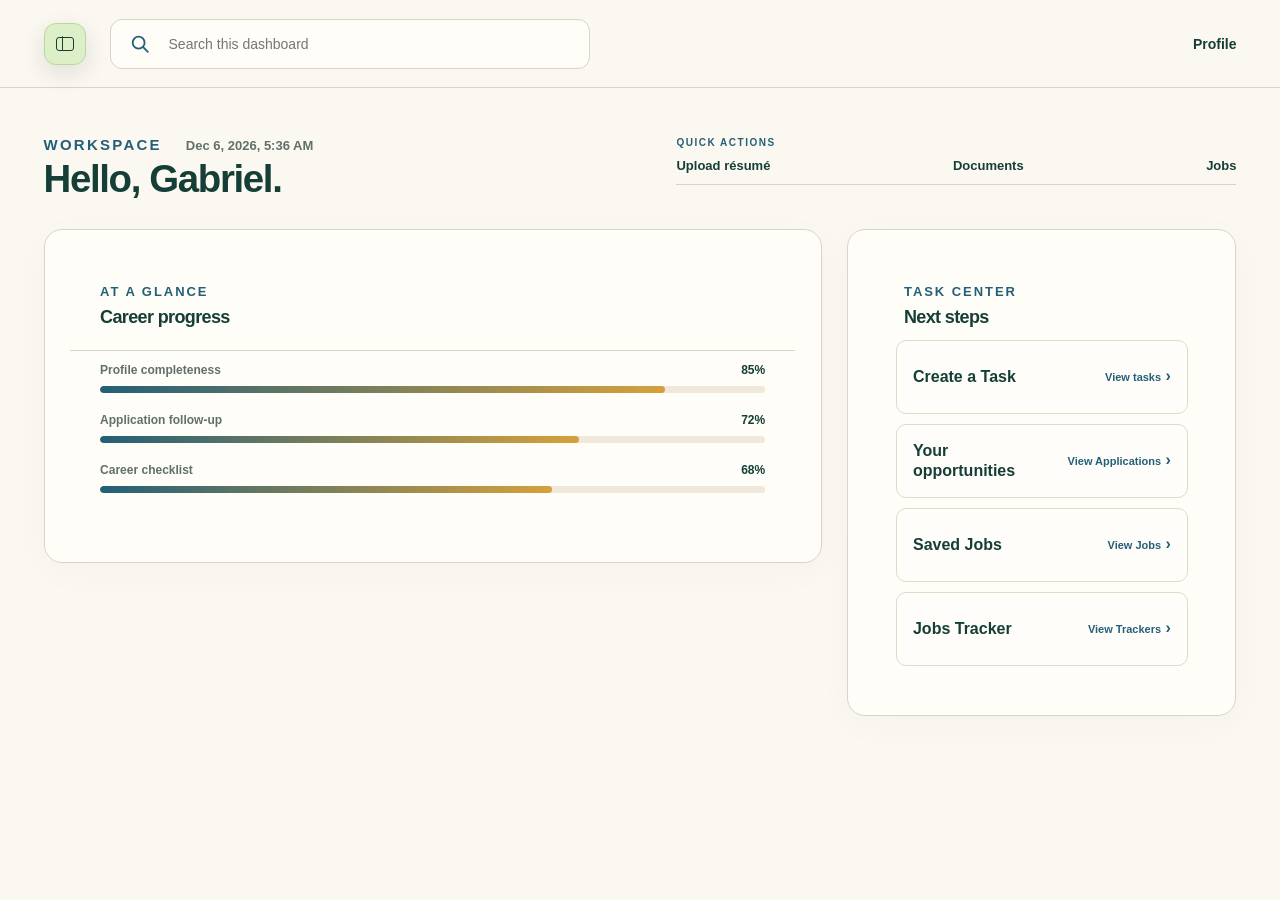
==== index.html @ 7e679e59 "style: keep mobile quick actions on one row" ====
<!doctype html><html lang="en"><head><meta charset="utf-8"><meta name="viewport" content="width=device-width,initial-scale=1,viewport-fit=cover"><title>Gabo Services Dashboard</title><link rel="stylesheet" href="styles.css?v=13"><link rel="stylesheet" href="responsive.css?v=6"><link rel="stylesheet" href="screens/adaptive.css?v=1"><link rel="stylesheet" href="help-tooltips.css?v=1">
</head><body data-dashboard="consumer"><div id="app"></div><script src="script.js?v=15" defer></script><script src="screens/adaptive.js?v=1" defer></script><script src="help-tooltips.js?v=1" defer></script>
</body></html>
---- styles.css ----
:root{--cream:#fbf8f1;--paper:#fffdf8;--sand:#efe8db;--green:#153f36;--deep:#0e3029;--blue:#245f78;--gold:#d6a13c;--goldsoft:#f5e8c9;--ink:#24322e;--muted:#60706a;--line:#ddd3c4;--accent:var(--green);--soft:#dce8df}*{box-sizing:border-box}html{scroll-behavior:smooth}body{margin:0;background:var(--cream);color:var(--ink);font-family:Arial,sans-serif}button,input,select{font:inherit}.theme-consumer,.theme-support{--accent:var(--blue);--soft:#dcebf1}.theme-owner{--accent:#a87416;--soft:var(--goldsoft)}
.shell{min-height:100vh;display:grid;grid-template-columns:282px 1fr}.side{position:sticky;top:0;height:100vh;display:flex;flex-direction:column;padding:34px 24px 26px;background:var(--deep);color:white}.brand{padding:0 12px 36px;border-bottom:1px solid #ffffff24;color:white;text-decoration:none;font:34px/1 Georgia,serif;letter-spacing:-1.5px}.side-label{margin:32px 12px 12px;color:#a9c1b9;font-size:12px;font-weight:800;letter-spacing:.16em;text-transform:uppercase}.side nav{display:grid;gap:8px}.nav{display:flex;align-items:center;gap:14px;width:100%;padding:14px 16px;border:0;border-radius:12px;background:transparent;color:#d7e5e0;text-align:left;font-weight:700;cursor:pointer}.nav b{width:28px;color:#f2c96f;font-size:21px}.nav:hover{background:#ffffff0f}.nav.active{background:var(--gold);color:var(--deep);box-shadow:0 10px 30px #0002}.nav.active b{color:var(--deep)}.focus{margin-top:auto;padding:22px;border:1px solid #ffffff24;border-radius:16px;background:#ffffff0b}.focus small{color:#f2c96f;font-weight:800;letter-spacing:.13em;text-transform:uppercase}.focus strong{display:block;margin:10px 0 7px;font:23px Georgia,serif}.focus p{margin:0;color:#bcd0c9;font-size:13px;line-height:1.6}.profile{display:flex;align-items:center;gap:12px;margin-top:20px;padding:18px 10px 0;border-top:1px solid #ffffff20}.profile>span,.avatar{display:grid;place-items:center;width:42px;height:42px;border-radius:50%;background:var(--gold);color:var(--deep);font-size:12px;font-weight:900}.profile b{font-size:13px}.profile small{display:block;margin-top:3px;color:#9db5ad;font-size:11px}
.work{min-width:0}.top{height:88px;display:flex;align-items:center;gap:24px;padding:0 42px;border-bottom:1px solid var(--line);background:#fbf8f1e8}.top>b{display:none;color:var(--green);font:27px Georgia,serif}.search{display:flex;align-items:center;gap:8px;width:min(480px,50vw);padding:0 10px;border:1px solid var(--line);border-radius:12px;background:var(--paper);color:var(--blue)}.search-toggle{display:grid;place-items:center;flex:0 0 38px;width:38px;height:38px;padding:0;border:0;border-radius:9px;background:transparent;color:var(--blue);cursor:pointer}.search-toggle svg{width:22px;height:22px;fill:none;stroke:currentColor;stroke-width:2;stroke-linecap:round}.search-toggle:hover,.search-toggle:focus-visible{background:var(--soft);outline:0}.search-toggle:focus-visible{box-shadow:0 0 0 3px var(--gold)}.search input{min-width:0;width:100%;height:48px;border:0;outline:0;background:transparent;color:var(--ink);font-size:14px}.avatar{margin-left:auto}.content{max-width:1500px;margin:auto;padding:48px 44px 70px}.welcome{display:flex;justify-content:space-between;align-items:flex-end;gap:36px;margin-bottom:36px}.eyebrow{margin:0 0 8px;color:var(--accent);font-size:12px;font-weight:900;letter-spacing:.15em;text-transform:uppercase}h1,h2{font-family:Georgia,serif;font-weight:400;letter-spacing:-.035em}h1{margin:0;color:var(--green);font-size:clamp(42px,4.5vw,66px);line-height:1.05}.welcome>div>p:last-child{max-width:720px;margin:15px 0 0;color:var(--muted);font-size:18px;line-height:1.65}.range{display:flex;align-items:center;gap:12px;padding:8px 12px 8px 16px;border:1px solid var(--line);border-radius:12px;background:var(--paper);color:var(--muted);font-size:13px;font-weight:700}.range select{border:0;outline:0;background:transparent;color:var(--green);font-weight:800}
.metrics{display:grid;grid-template-columns:repeat(4,1fr);gap:18px}.metrics article{position:relative;min-height:184px;overflow:hidden;padding:27px;border:1px solid var(--line);border-radius:17px;background:var(--paper);box-shadow:0 8px 35px #16372f08}.metrics article:after{position:absolute;right:-28px;bottom:-35px;width:95px;height:95px;border-radius:50%;background:var(--soft);content:""}.metrics i{color:var(--gold);font:17px Georgia,serif}.metrics p{margin:28px 0 5px;color:var(--muted);font-size:13px;font-weight:800;letter-spacing:.08em;text-transform:uppercase}.metrics strong{display:block;color:var(--green);font:36px Georgia,serif}.metrics small{color:var(--accent);font-size:12px;font-weight:800}.grid{display:grid;grid-template-columns:minmax(0,1.65fr) minmax(310px,.75fr);align-items:start;gap:22px;margin-top:22px}.main-stack,.right{display:grid;gap:22px}.panel{border:1px solid var(--line);border-radius:18px;background:var(--paper);box-shadow:0 8px 35px #16372f08}.heading{display:flex;align-items:center;justify-content:space-between;padding:28px 30px 22px;border-bottom:1px solid var(--line)}.heading h2{margin:0;color:var(--green);font-size:30px}.heading>span{padding:7px 11px;border-radius:20px;background:var(--soft);color:var(--accent);font-size:12px;font-weight:800}
.right .heading{flex-wrap:wrap;border:0;padding-bottom:12px}.progress{padding:0 30px 24px}.progress>div{margin:12px 0 20px}.progress p{display:flex;justify-content:space-between;margin:0 0 9px;color:var(--muted);font-size:12px;font-weight:700}.progress p b{color:var(--green)}.progress>div>div{height:7px;overflow:hidden;border-radius:10px;background:var(--sand)}.progress i{display:block;height:100%;border-radius:inherit;background:linear-gradient(90deg,var(--accent),var(--gold))}
@media(max-width:1180px){.shell{grid-template-columns:230px 1fr}.side{padding-inline:16px}.brand{font-size:29px}.metrics{grid-template-columns:repeat(2,1fr)}.grid{grid-template-columns:1fr}}@media(max-width:820px){.shell{display:block}.side{position:static;width:100%;height:auto;padding:16px}.side>.brand,.side-label,.focus,.profile{display:none}.side nav{display:flex;overflow:auto}.nav{flex:0 0 auto;width:auto;padding:10px 13px;font-size:13px}.top{height:74px;padding:0 22px}.top>b{display:block}.search{margin-left:auto;width:min(300px,46vw)}.avatar{display:none}.content{padding:38px 22px 55px}.welcome{align-items:flex-start;flex-direction:column}}@media(max-width:560px){.search{width:48px;padding:0 12px}.search input{display:none}h1{font-size:42px}.metrics{grid-template-columns:1fr}.metrics article{min-height:155px}}@media(prefers-reduced-motion:reduce){html{scroll-behavior:auto}*{transition:none!important}}

/* Accessible zoom and responsive reflow standard — 45% through 200% */
html{-webkit-text-size-adjust:100%;text-size-adjust:100%}
body{overflow-x:hidden}
img,svg,canvas,video{max-width:100%;height:auto}
button,a,input,select,textarea{max-width:100%}
.workspace,.content,.panel,.dashboard-grid,.right-stack,.metrics,.welcome,.topbar,.role-tabs,.top-actions,.data-row,.row-main{min-width:0}
@media(max-width:900px){
  .welcome{align-items:flex-start;flex-direction:column}
  .welcome .primary{align-self:stretch;min-height:44px;white-space:normal}
  .topbar{height:auto;min-height:64px;flex-wrap:wrap}
  .role-tabs{width:100%;max-width:100%;overflow-x:auto}
  .top-actions{margin-left:auto;flex-wrap:wrap}
}
@media(max-width:720px){
  .topbar{align-items:stretch}
  .content{padding-inline:clamp(12px,4vw,22px)}
  .primary{font-size:11px;padding:11px 16px}
  .primary::first-letter{font-size:inherit}
  .metrics{grid-template-columns:1fr}
  .metrics article{overflow-wrap:anywhere}
  .panel{padding:clamp(13px,4vw,18px)}
  .panel-title{flex-wrap:wrap}
  .data-row{grid-template-columns:minmax(0,1fr);gap:7px}
  .data-row>strong,.data-row>em,.data-row>.status{display:block;justify-self:start}
  .row-main b{white-space:normal;overflow:visible;text-overflow:clip;overflow-wrap:anywhere}
  .ui-preferences{position:static;margin-left:auto}
  .toast{left:12px;right:12px;bottom:78px;max-width:calc(100% - 24px)}
}
@media(max-width:380px){
  .topbar{padding-inline:10px}
  .role-tabs button{white-space:normal}
  .side-nav button{min-width:58px}
}



/* Consumer workspace profile navigation and skills-first profile */
.nav{text-decoration:none}
.profile-link{display:flex;align-items:center;gap:8px;margin-left:auto;color:var(--green);text-decoration:none;font-size:14px;font-weight:800}
.profile-avatar{display:none;place-items:center;width:42px;height:42px;border:1px solid #b8d99d;border-radius:50%;background:#ddefc7;color:var(--green)}
.profile-avatar svg{width:25px;height:25px;fill:none;stroke:currentColor;stroke-width:1.8;stroke-linecap:round;stroke-linejoin:round}
.profile-link:hover>span:first-child,.profile-link:focus-visible>span:first-child{text-decoration:underline}
.profile-link:focus-visible{outline:3px solid var(--gold);outline-offset:5px;border-radius:24px}
.welcome-meta{display:flex;align-items:center;justify-content:space-between;gap:24px}
.welcome-meta .eyebrow{margin:0}
.welcome-meta time{color:var(--muted);font-size:13px;font-weight:700;white-space:nowrap}
.quick-actions{align-self:flex-start;min-width:min(560px,52%);padding:4px 0 10px;border-bottom:1px solid var(--line)}
.quick-actions>span{display:block;margin-bottom:9px;color:var(--accent);font-size:10px;font-weight:900;letter-spacing:.15em;text-transform:uppercase}
.quick-actions>div{display:flex;align-items:center;justify-content:space-between;gap:14px}
.quick-actions a{color:var(--green);font-size:13px;font-weight:800;line-height:1.35;text-decoration:none;white-space:nowrap}
.quick-actions a:hover{text-decoration:underline;text-decoration-color:var(--gold);text-decoration-thickness:2px;text-underline-offset:5px}
.quick-actions a:focus-visible{border-radius:3px;outline:3px solid var(--gold);outline-offset:4px}
.profile-page{min-height:100vh;padding-bottom:72px}
.profile-header{display:flex;align-items:center;justify-content:space-between;min-height:88px;padding:0 clamp(22px,5vw,72px);border-bottom:1px solid var(--line)}
.brand-dark{color:var(--green);text-decoration:none;font:30px Georgia,serif}
.back-link{color:var(--blue);font-weight:800;text-decoration:none}
.profile-hero{display:flex;align-items:end;justify-content:space-between;gap:32px;max-width:1320px;margin:auto;padding:64px clamp(22px,5vw,72px) 34px}
.profile-hero>div{max-width:820px}
.profile-hero p:last-child{color:var(--muted);font-size:18px;line-height:1.65}
.privacy-badge{padding:10px 14px;border-radius:999px;background:var(--goldsoft);color:#76510f;font-weight:800;white-space:nowrap}
.profile-grid{display:grid;grid-template-columns:repeat(3,minmax(0,1fr));gap:20px;max-width:1320px;margin:auto;padding:0 clamp(22px,5vw,72px)}
.profile-card{padding:28px}
.profile-card h2{margin:0 0 14px;color:var(--green);font-size:28px}
.profile-card>p:last-child{margin:0;color:var(--muted);line-height:1.65}
@media(max-width:980px){.quick-actions{width:100%;min-width:0}.quick-actions>div{display:grid;grid-template-columns:repeat(3,minmax(0,1fr));gap:clamp(8px,2.5vw,16px)}.quick-actions a{min-width:0;text-align:center;white-space:nowrap}}
@media(max-width:820px){.profile-link{display:flex}.profile-grid{grid-template-columns:1fr 1fr}.profile-hero{align-items:flex-start;flex-direction:column}}
@media(max-width:1023px){.top{position:relative;gap:10px}.search{position:relative;margin-left:auto;width:46px;padding:3px;transition:width .2s ease}.search input{display:block;width:0;height:40px;padding:0;opacity:0;pointer-events:none}.search.search-open{width:min(360px,calc(100vw - 190px));padding-inline:4px 10px}.search.search-open input{width:100%;padding-left:3px;opacity:1;pointer-events:auto}.profile-link{margin-left:0}.profile-text{display:none}.profile-avatar{display:grid}}
@media(max-width:599px){.top{gap:7px;padding-inline:10px}.top>b{font-size:21px}.search.search-open{position:absolute;z-index:4;right:59px;left:57px;width:auto;max-width:none;box-shadow:0 8px 24px #0e302929}}
@media(max-width:560px){.welcome-meta{align-items:flex-start;flex-direction:column;gap:8px}.quick-actions>div{gap:8px}.quick-actions a{font-size:clamp(10px,3.2vw,12px)}.profile-grid{grid-template-columns:1fr}.profile-header{min-height:74px}.brand-dark{font-size:24px}}

.task-center-links{display:grid;gap:10px;padding:0 22px 24px}.task-center-links>a{display:flex;align-items:center;justify-content:space-between;gap:18px;min-height:74px;padding:16px;border:1px solid #e4d8c9;border-radius:10px;background:#fffdf9;color:var(--green);text-decoration:none;transition:border-color .18s ease,background .18s ease,transform .18s ease}.task-center-links>a:hover,.task-center-links>a:focus-visible{border-color:var(--gold);background:var(--soft);outline:0;transform:translateY(-1px)}.task-center-links span,.task-center-links strong,.task-center-links small{display:block}.task-center-links strong{font-size:16px;line-height:1.25}.task-center-links small{margin-bottom:5px;color:var(--blue);font-size:10px;font-weight:900;letter-spacing:.13em;text-transform:uppercase}.task-center-links b{flex:0 0 auto;color:var(--blue);font-size:11px;text-align:right}.task-center-links b::after{content:" ›";font-size:16px;line-height:0}@media(max-width:420px){.task-center-links>a{align-items:flex-start;flex-direction:column;gap:9px}.task-center-links b{text-align:left}}
---- responsive.css ----
/*
 * Gabriel Services adaptive presentation layer
 * Desktop/laptop: wide, evenly distributed workspace with large Google-style typography.
 * Tablet/mobile: progressive reflow without removing content or actions.
 */
:root{
  --gs-font:Arial,Roboto,"Helvetica Neue",system-ui,-apple-system,"Segoe UI",sans-serif;
  --gs-content-gutter:clamp(18px,3.4vw,64px);
  --gs-section-gap:clamp(16px,2vw,28px);
  --gs-card-padding:clamp(18px,2vw,28px);
}
html{font-family:var(--gs-font);-webkit-text-size-adjust:100%;text-size-adjust:100%}
body{min-width:0;overflow-x:hidden;font-family:var(--gs-font)}
button,input,select,textarea{font-family:inherit}
img,svg,canvas,video{max-width:100%;height:auto}
.app,.shell,.workspace,.work,.content,.dashboard-grid,.grid,.right-stack,.right,.metrics,.panel,.welcome,.topbar,.top,.data-row,.profile-page,.profile-hero,.profile-metrics,.profile-grid{min-width:0}

/* PC and wide laptop */
@media (min-width:1280px){
  .app{grid-template-columns:280px minmax(0,1fr)}
  .shell{grid-template-columns:300px minmax(0,1fr)}
  .content{width:100%;max-width:none;padding:clamp(34px,3.5vw,64px) var(--gs-content-gutter) 72px}
  .topbar,.top{padding-inline:var(--gs-content-gutter)}
  .welcome{gap:clamp(28px,4vw,72px);margin-bottom:30px}
  .welcome h1{font-family:var(--gs-font);font-size:clamp(38px,3vw,54px);font-weight:600;letter-spacing:-.035em;line-height:1.08}
  .welcome p,.welcome>div>p:last-child{max-width:880px;font-size:clamp(15px,1.1vw,18px);line-height:1.65}
  .eyebrow{font-size:11px}
  .metrics{grid-template-columns:repeat(4,minmax(0,1fr));gap:var(--gs-section-gap);margin-bottom:var(--gs-section-gap)}
  .metrics article{height:100%;min-height:150px;padding:var(--gs-card-padding);align-items:flex-start}
  .metrics span,.metrics p{font-size:12px}
  .metrics strong{font-family:var(--gs-font);font-size:clamp(27px,2vw,36px);font-weight:600}
  .metrics small{font-size:11px}
  .dashboard-grid{grid-template-columns:minmax(0,2fr) minmax(340px,1fr);gap:var(--gs-section-gap)}
  .grid{grid-template-columns:minmax(0,2fr) minmax(340px,1fr);gap:var(--gs-section-gap);margin-top:var(--gs-section-gap)}
  .right-stack,.right{gap:var(--gs-section-gap)}
  .panel{height:100%;padding:var(--gs-card-padding)}
  .panel-title h2,.heading h2{font-family:var(--gs-font);font-size:clamp(18px,1.4vw,24px);font-weight:600}
  .panel-title p,.heading p{font-size:13px}
  .data-row{min-height:82px;padding:17px 14px}
  .row-main b{font-size:14px}
  .row-main small{font-size:12px}
  .task b,.tasks label{font-size:13px}
  .task small{font-size:11px}
  .profile-hero,.profile-metrics,.profile-grid{width:min(1600px,calc(100% - (2 * var(--gs-content-gutter))))}
  .profile-hero{padding:58px 0 44px}
  .profile-hero>div:first-child{max-width:900px}
  .profile-hero h1{font-family:var(--gs-font);font-size:clamp(48px,4vw,68px);font-weight:600}
  .profile-hero>div:first-child>p:last-child{font-size:17px}
  .profile-grid{grid-template-columns:repeat(3,minmax(0,1fr));gap:var(--gs-section-gap)}
  .profile-metrics{gap:var(--gs-section-gap);margin-bottom:var(--gs-section-gap)}
  .profile-card{min-height:220px;padding:var(--gs-card-padding)}
  .profile-card>strong{font-family:var(--gs-font);font-size:26px;font-weight:600}
  .profile-card>span:not(.eyebrow){font-size:14px;line-height:1.65}
  .entry-count{font-size:12px}
}

/* Standard laptop */
@media (min-width:1024px) and (max-width:1279px){
  .content{width:100%;max-width:none;padding:32px clamp(26px,3vw,42px) 58px}
  .welcome h1{font-family:var(--gs-font);font-size:38px;font-weight:600}
  .welcome p,.welcome>div>p:last-child{font-size:15px}
  .metrics{grid-template-columns:repeat(4,minmax(0,1fr));gap:16px}
  .metrics article{height:100%;padding:20px}
  .dashboard-grid,.grid{grid-template-columns:minmax(0,1.7fr) minmax(290px,.8fr);gap:18px}
  .panel{height:100%}
  .profile-hero,.profile-metrics,.profile-grid{width:min(1120px,calc(100% - 56px))}
  .profile-grid{grid-template-columns:repeat(3,minmax(0,1fr));gap:18px}
  .profile-card{min-height:190px;padding:24px}
  .profile-card>strong{font-family:var(--gs-font);font-size:23px;font-weight:600}
  .profile-card>span:not(.eyebrow){font-size:13px}
}

/* Tablet */
@media (min-width:600px) and (max-width:1023px){
  .content{width:100%;max-width:none;padding:30px clamp(20px,4vw,34px) 56px}
  .welcome{align-items:flex-start;flex-direction:column;gap:20px}
  .welcome h1{font-family:var(--gs-font);font-size:clamp(34px,5vw,44px);font-weight:600}
  .welcome p,.welcome>div>p:last-child{font-size:15px}
  .metrics{grid-template-columns:repeat(2,minmax(0,1fr));gap:16px}
  .metrics article{height:100%;min-height:145px;padding:21px}
  .dashboard-grid,.grid,.right-stack,.right{grid-template-columns:1fr}
  .panel{height:auto}
  .data-row{grid-template-columns:minmax(0,1fr) 86px 88px 14px}
  .profile-header{padding-inline:28px}
  .profile-hero,.profile-metrics,.profile-grid{width:calc(100% - 56px)}
  .profile-hero{align-items:flex-start;flex-direction:column}
  .profile-hero h1{font-family:var(--gs-font);font-size:clamp(40px,7vw,54px);font-weight:600}
  .profile-hero>div:first-child>p:last-child{font-size:15px}
  .profile-grid{grid-template-columns:repeat(2,minmax(0,1fr));gap:18px}
  .profile-card{min-height:190px;padding:23px}
  .profile-card>strong{font-family:var(--gs-font);font-size:23px;font-weight:600}
  .profile-card>span:not(.eyebrow){font-size:13px}
}

/* Mobile */
@media (max-width:599px){
  .content{width:100%;max-width:none;padding:22px 16px 92px}
  .topbar,.top{padding-inline:12px}
  .welcome{align-items:stretch;flex-direction:column;gap:18px}
  .welcome h1{font-family:var(--gs-font);font-size:clamp(31px,10vw,42px);font-weight:600;overflow-wrap:anywhere}
  .welcome p,.welcome>div>p:last-child{font-size:15px;line-height:1.6}
  .welcome .primary,.primary{width:100%;min-height:48px;white-space:normal;font-size:14px}
  .metrics{grid-template-columns:1fr;gap:14px}
  .metrics article{height:auto;min-height:132px;padding:20px}
  .metrics span,.metrics p{font-size:12px}
  .metrics strong{font-family:var(--gs-font);font-size:30px;font-weight:600}
  .metrics small{font-size:11px}
  .dashboard-grid,.grid,.right-stack,.right{grid-template-columns:1fr;gap:15px}
  .panel{height:auto;padding:18px}
  .panel-title,.heading{align-items:flex-start;flex-wrap:wrap}
  .panel-title h2,.heading h2{font-family:var(--gs-font);font-size:20px;font-weight:600}
  .data-row{grid-template-columns:minmax(0,1fr);gap:8px;min-height:0;padding:16px 10px}
  .data-row>strong,.data-row>em,.data-row>.status{display:block;justify-self:start;text-align:left}
  .row-main b{white-space:normal;overflow:visible;text-overflow:clip;overflow-wrap:anywhere;font-size:14px}
  .row-main small{font-size:12px}
  .role-tabs{width:100%;max-width:100%;overflow-x:auto}
  .ui-preferences{position:static;margin-left:auto}
  .profile-header{padding-inline:18px}
  .profile-hero,.profile-metrics,.profile-grid{width:calc(100% - 32px)}
  .profile-hero{padding:34px 0 26px}
  .profile-hero h1{font-family:var(--gs-font);font-size:clamp(36px,11vw,48px);font-weight:600}
  .profile-hero>div:first-child>p:last-child{font-size:15px}
  .profile-grid{grid-template-columns:1fr;gap:15px}
  .profile-card{min-height:175px;padding:22px}
  .profile-card>strong{font-family:var(--gs-font);font-size:23px;font-weight:600}
  .profile-card>span:not(.eyebrow){font-size:13px;line-height:1.6}
}
@media (prefers-reduced-motion:reduce){*{scroll-behavior:auto!important;transition-duration:.01ms!important;animation-duration:.01ms!important;animation-iteration-count:1!important}}

/* PR #8 retained wide-screen refinements, reconciled after PR #9. */
@media (min-width:1440px){
  .shell{grid-template-columns:clamp(300px,18vw,340px) minmax(0,1fr)}
  .side{padding-inline:clamp(26px,2vw,40px)}
  .brand{font-size:clamp(34px,2.3vw,42px)}
  .work .content{max-width:1760px;margin-inline:auto;padding:clamp(42px,3.6vw,68px) clamp(32px,3.4vw,68px) clamp(68px,5vw,96px)}
  .welcome{width:100%;margin-bottom:clamp(32px,2.5vw,46px)}
  .welcome>div{width:100%;max-width:none}
  .welcome>div>p:last-child{max-width:1100px;font-size:clamp(18px,.5vw + 13px,22px)}
  .welcome h1{font-size:clamp(54px,4.4vw,78px)}
  .welcome-meta{width:100%}
  .welcome-meta time{font-size:clamp(14px,.25vw + 11px,16px)}
  .metrics{gap:clamp(18px,1.5vw,28px)}
  .metrics article{min-height:clamp(180px,12vw,220px);padding:clamp(26px,2vw,36px)}
  .metrics p{font-size:clamp(13px,.24vw + 11px,16px)}
  .metrics strong{font-size:clamp(36px,3vw,50px)}
  .metrics small{font-size:clamp(12px,.2vw + 10px,15px)}
  .heading{padding:clamp(26px,2vw,36px)}
  .heading h2{font-size:clamp(30px,2vw,40px)}
  .quick-actions{grid-template-columns:repeat(4,minmax(150px,1fr));gap:12px}
  .quick-actions a{display:grid;place-items:center;font-size:clamp(14px,.25vw + 11px,16px)}
  .profile-page .profile-hero,.profile-page .profile-metrics,.profile-page .profile-grid{width:min(1500px,calc(100% - (2 * var(--gs-content-gutter))))}
  .profile-page .profile-hero>div:first-child{max-width:960px}
  .profile-page .profile-card{min-height:clamp(220px,15vw,260px);padding:clamp(28px,2.2vw,40px)}
  .profile-page .profile-card>strong{font-size:clamp(27px,1.7vw,36px)}
  .profile-page .profile-card>span:not(.eyebrow){font-size:clamp(14px,.28vw + 12px,17px)}
}


/* Collapsible Consumer navigation — closed by default */
.shell{
  --sidebar-width:clamp(282px,20vw,340px);
  --sidebar-column:0px;
  grid-template-columns:var(--sidebar-column) minmax(0,1fr);
  transition:grid-template-columns .28s ease;
}
.shell.sidebar-open{--sidebar-column:var(--sidebar-width)}
.side{
  width:var(--sidebar-width);
  min-width:var(--sidebar-width);
  overflow-x:hidden;
  transform:translateX(-100%);
  visibility:hidden;
  transition:transform .28s ease,visibility 0s linear .28s;
}
.sidebar-open .side{
  transform:translateX(0);
  visibility:visible;
  transition:transform .28s ease,visibility 0s;
}
.sidebar-toggle{
  position:relative;
  z-index:1002;
  flex:0 0 auto;
  display:grid;
  place-items:center;
  width:42px;
  height:42px;
  padding:0;
  border:1px solid #b8d99d;
  border-radius:12px;
  background:#ddefc7;
  color:var(--green);
  box-shadow:0 8px 24px #0e30291f;
  cursor:pointer;
  transition:background-color .2s ease,color .2s ease,transform .2s ease;
}
.sidebar-open .sidebar-toggle{left:auto;border-color:var(--green);background:var(--green);color:#e8f5d7}
.sidebar-toggle:hover{background:#cfe8b7;transform:translateY(-1px)}
.sidebar-open .sidebar-toggle:hover{background:var(--deep)}
.sidebar-toggle:focus-visible{outline:3px solid var(--gold);outline-offset:3px}
.sidebar-glyph{
  position:relative;
  display:block;
  width:18px;
  height:14px;
  border:1.8px solid currentColor;
  border-radius:3px;
}
.sidebar-glyph::after{
  position:absolute;
  top:-1.8px;
  bottom:-1.8px;
  left:5px;
  width:1.8px;
  border-radius:2px;
  background:currentColor;
  content:"";
}
.sidebar-backdrop{display:none}
@media(max-width:820px){
  .shell{--sidebar-width:min(86vw,320px);display:block}
  .side{
    position:fixed;
    z-index:1001;
    inset:0 auto 0 0;
    height:100dvh;
    padding:24px 18px;
    overflow-y:auto;
  }
  .side>.brand{display:block;padding:0 12px 26px}
  .side-label{display:block;margin-top:24px}
  .side nav{display:grid;overflow:visible}
  .nav{width:100%;padding:14px 16px;font-size:14px}
  .focus{display:block}
  .sidebar-toggle{left:auto}
  .sidebar-open .sidebar-toggle{left:auto}
  .sidebar-backdrop{
    position:fixed;
    z-index:1000;
    inset:0;
    display:block;
    background:#0e302966;
    backdrop-filter:blur(2px);
  }
  .sidebar-backdrop[hidden]{display:none}
}
@media(max-width:599px){
  .sidebar-toggle{width:40px;height:40px}
}
@media(prefers-reduced-motion:reduce){
  .shell,.side,.sidebar-toggle{transition:none}
}


/* Compact navigation and Jobs accordion */
.primary-nav{
  display:flex;
  flex:1 1 auto;
  flex-direction:column;
  gap:8px;
  margin-top:28px;
  overflow-y:auto;
  scrollbar-width:thin;
  scrollbar-color:#ffffff38 transparent;
}
.primary-nav .nav{min-height:48px;text-decoration:none}
.nav-mark{
  flex:0 0 auto;
  width:8px;
  height:8px;
  margin-inline:8px 6px;
  border-radius:50%;
  background:#f2c96f;
}
.jobs-accordion{border-radius:12px}
.jobs-accordion summary{list-style:none}
.jobs-accordion summary::-webkit-details-marker{display:none}
.jobs-accordion summary>span:nth-child(2){flex:1}
.accordion-chevron{
  width:9px;
  height:9px;
  margin-left:auto;
  border-right:2px solid currentColor;
  border-bottom:2px solid currentColor;
  transform:rotate(45deg);
  transition:transform .2s ease;
}
.jobs-accordion[open] summary{background:#ffffff0f}
.jobs-accordion[open] .accordion-chevron{transform:rotate(225deg)}
.jobs-submenu{
  display:grid;
  gap:3px;
  margin:5px 0 8px 38px;
  padding-left:14px;
  border-left:1px solid #ffffff30;
}
.jobs-submenu a{
  padding:9px 10px;
  border-radius:8px;
  color:#bdd1ca;
  font-size:13px;
  font-weight:700;
  line-height:1.25;
  text-decoration:none;
}
.jobs-submenu a:hover,.jobs-submenu a:focus-visible{
  background:#ffffff10;
  color:white;
}
.jobs-submenu a:focus-visible,.primary-nav .nav:focus-visible{
  outline:2px solid #f2c96f;
  outline-offset:2px;
}
.nav-group{
  display:grid;
  gap:8px;
  margin-top:14px;
  padding-top:14px;
  border-top:1px solid #ffffff1f;
}
.side-bottom{
  flex:0 0 auto;
  margin-top:20px;
  padding:18px 4px 0;
  border-top:1px solid #ffffff2b;
}
.side-bottom .gabo-session-controls,.side-bottom .gabo-logout{width:100%}
.side-bottom .gabo-session-user{display:none}
.side-bottom .gabo-logout,.logout-link{
  display:grid;
  place-items:center;
  width:100%;
  min-height:46px;
  border:1px solid #ffffff52;
  border-radius:10px;
  background:transparent;
  border-color:#ffffff52;
  color:white;
  font-weight:800;
  letter-spacing:.08em;
  text-decoration:none;
  text-transform:uppercase;
}
.logout-link:hover,.logout-link:focus-visible{background:#ffffff12;outline:2px solid #f2c96f;outline-offset:2px}
@media(max-width:820px){
  .primary-nav{display:flex!important;overflow-y:auto!important}
  .primary-nav .nav{width:100%;font-size:14px}
  .side-bottom{display:block}
}


/* Mobile control stacking: drawer covers its launcher; expanded search covers the launcher. */
@media(max-width:820px){
  .side{z-index:3000}
  .sidebar-backdrop{z-index:2900}
  .sidebar-toggle{z-index:2000}
  .search.search-open{z-index:3100}
}
---- screens/adaptive.css ----
/*
 * Gabo Services Adaptive Screen Standard v1
 * Shared by public pages and role workspaces. Page-specific CSS remains authoritative.
 */
:root{
  --gs-viewport-width:100vw;
  --gs-available-height:100vh;
  --gs-safe-top:env(safe-area-inset-top,0px);
  --gs-safe-right:env(safe-area-inset-right,0px);
  --gs-safe-bottom:env(safe-area-inset-bottom,0px);
  --gs-safe-left:env(safe-area-inset-left,0px);
  --gs-adaptive-gutter:clamp(16px,3.5vw,64px);
  --gs-adaptive-gap:clamp(14px,2vw,28px);
  --gs-readable-line:72ch;
}

html{
  min-width:0;
  overflow-wrap:break-word;
  -webkit-text-size-adjust:100%;
  text-size-adjust:100%;
}

body{
  width:100%;
  min-width:0;
  overflow-x:hidden;
}

@supports (overflow:clip){body{overflow-x:clip}}

*,*::before,*::after{min-width:0}
img,picture,video,canvas,svg,iframe{max-width:100%;height:auto}
input,select,textarea,button{max-width:100%;font:inherit}
pre,code{white-space:pre-wrap;overflow-wrap:anywhere}
table{max-width:100%;border-collapse:collapse}

.app,.shell,.workspace,.work,.content,.main,.page,.page-shell,
.dashboard-grid,.grid,.metrics,.panel,.card,.section,.section-inner,
.hero,.hero-copy,.hero-visual,.task-grid,.profile-grid,.profile-metrics,
.stage-grid,.workspace-grid,.audience-grid,.plans-grid,.principles,
.auth-shell,.auth-side,.global-side,.auth-card{min-width:0}

[data-scroll-region],.table-wrap,.table-responsive{max-width:100%;overflow-x:auto;-webkit-overflow-scrolling:touch}

/* Wide PCs and large laptop screens */
@media (min-width:1440px){
  :root{--gs-adaptive-gutter:clamp(40px,4vw,80px);--gs-adaptive-gap:clamp(20px,2vw,32px)}
  .content,.section,.task-grid{width:100%;max-width:1920px;margin-inline:auto}
}

/* Standard PCs and laptops */
@media (min-width:1024px) and (max-width:1439px){
  :root{--gs-adaptive-gutter:clamp(24px,3vw,48px)}
}

/* Tablets and 200% desktop zoom */
@media (min-width:600px) and (max-width:1023px){
  :root{--gs-adaptive-gutter:clamp(20px,4vw,36px)}
  .stage-grid,.workspace-grid,.audience-grid,.plans-grid{grid-template-columns:repeat(2,minmax(0,1fr))}
  .hero,.welcome,.profile-hero{align-items:flex-start}
  .site-header,.topbar,.top,.profile-header{padding-inline:var(--gs-adaptive-gutter)}
}

/* Mobile phones, narrow tablets, and high desktop zoom */
@media (max-width:599px){
  :root{--gs-adaptive-gutter:clamp(14px,4.5vw,22px);--gs-adaptive-gap:14px}
  .dashboard-grid,.grid,.metrics,.profile-grid,.profile-metrics,.stage-grid,
  .workspace-grid,.audience-grid,.plans-grid,.principles,.hero,.auth-shell{grid-template-columns:minmax(0,1fr)}
  .site-header,.topbar,.top,.profile-header,.task-header{padding-inline:var(--gs-adaptive-gutter)}
  .hero-actions,.actions,.dialog-actions,.apply-actions{align-items:stretch}
  .hero-actions>.button,.actions>button,.actions>a{width:100%}
  h1,h2,h3,p,a,button,label,span,strong,small{overflow-wrap:anywhere}
  dialog{max-width:calc(100vw - 24px);max-height:calc(var(--gs-available-height) - 24px);margin:auto}
}

/* Touch screens: reliable targets without changing pointer layouts. */
@media (pointer:coarse){
  button,[role="button"],input[type="button"],input[type="submit"],summary{min-height:44px}
  a.nav,a.button,.section-nav a,.mobile-menu nav a{min-height:44px}
}

/* Landscape phones need vertical economy more than smaller typography. */
@media (max-height:500px) and (orientation:landscape){
  :root{--gs-adaptive-gap:12px}
  .hero,.section,.content{min-height:0;padding-block:24px}
}

@media (prefers-reduced-motion:reduce){
  html{scroll-behavior:auto}
  *,*::before,*::after{scroll-behavior:auto!important;animation-duration:.01ms!important;animation-iteration-count:1!important;transition-duration:.01ms!important}
}

@media (forced-colors:active){
  button,a,input,select,textarea,summary{forced-color-adjust:auto}
}
---- help-tooltips.css ----
.help-tooltip{position:fixed;z-index:10000;max-width:calc(100vw - 2rem);padding:.42rem .62rem;border:1px solid rgba(255,255,255,.2);border-radius:.5rem;background:#66713f;color:#fff;box-shadow:0 .5rem 1.25rem rgba(55,62,31,.22);font:600 .72rem/1.25 system-ui,-apple-system,BlinkMacSystemFont,"Segoe UI",sans-serif;letter-spacing:.005em;white-space:nowrap;pointer-events:none;opacity:0;transform:translateY(3px);transition:opacity 120ms ease,transform 120ms ease}
.help-tooltip::after{content:"";position:absolute;left:var(--pointer-left,50%);width:0;height:0;transform:translateX(-50%);border-left:6px solid transparent;border-right:6px solid transparent}
.help-tooltip[data-placement="below"]::after{top:-6px;border-bottom:6px solid #66713f}
.help-tooltip[data-placement="above"]::after{bottom:-6px;border-top:6px solid #66713f}
.help-tooltip[data-visible="true"]{opacity:1;transform:translateY(0)}
@media (prefers-reduced-motion:reduce){.help-tooltip{transition:none}}
@media (hover:none){.help-tooltip{display:none}}
@media (max-width:40rem){.help-tooltip{max-width:calc(100vw - 1.25rem);white-space:normal}}
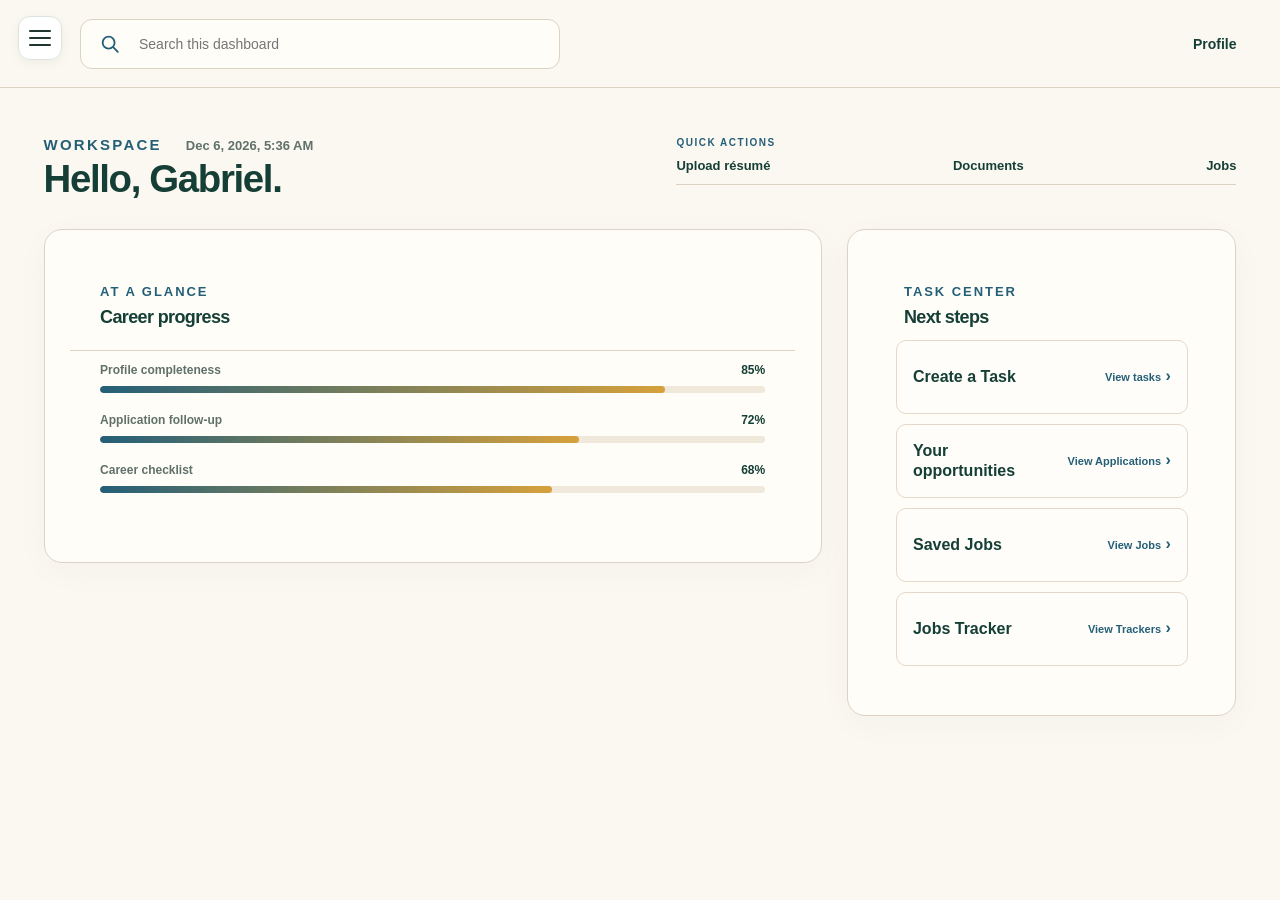
==== commit b5b1601c: "Add sliding workspace navigation and section tabs" ====
--- a/index.html
+++ b/index.html
@@ -1,3 +1,5 @@
 <!doctype html><html lang="en"><head><meta charset="utf-8"><meta name="viewport" content="width=device-width,initial-scale=1,viewport-fit=cover"><title>Gabo Services Dashboard</title><link rel="stylesheet" href="styles.css?v=13"><link rel="stylesheet" href="responsive.css?v=6"><link rel="stylesheet" href="screens/adaptive.css?v=1"><link rel="stylesheet" href="help-tooltips.css?v=1">
+  <link rel="stylesheet" href="workspace-nav.css?v=1">
 </head><body data-dashboard="consumer"><div id="app"></div><script src="script.js?v=15" defer></script><script src="screens/adaptive.js?v=1" defer></script><script src="help-tooltips.js?v=1" defer></script>
+  <script src="workspace-nav.js?v=1" defer></script>
 </body></html>
--- a/workspace-nav.css
+++ b/workspace-nav.css
@@ -0,0 +1,50 @@
+.wn-enabled{--wn-width:296px;--wn-ink:#20362c;--wn-muted:#617268;--wn-line:#dce4de;--wn-paper:#fff;--wn-canvas:#f7f8f4;--wn-accent:#25543b;--wn-selected:#e6eedb;--wn-gold:#b59b5b}
+html[data-theme="dark"] .wn-enabled{--wn-ink:#eef5ed;--wn-muted:#b8c9be;--wn-line:#3b5144;--wn-paper:#192b22;--wn-canvas:#132219;--wn-accent:#c3e1b9;--wn-selected:#304d38;--wn-gold:#d8bf7b}
+.wn-enabled .wn-retired-sidebar,.wn-enabled .wn-retired-toggle,.wn-enabled .sidebar-backdrop,.wn-enabled #menuBackdrop{display:none!important}
+.wn-enabled .wn-original-root{display:block!important;grid-template-columns:minmax(0,1fr)!important;transition:margin-left .24s ease;min-width:0}
+.wn-enabled .wn-original-root>.workspace,.wn-enabled .wn-original-root>.work{width:100%;min-width:0}
+.wn-enabled .topbar,.wn-enabled .top{padding-left:80px!important;min-height:76px}
+.wn-enabled .profile-header,.wn-enabled .task-header,.wn-enabled .settings-header,.wn-enabled .documents-header{padding-left:64px}
+.wn-enabled .wn-hamburger{position:fixed;z-index:4100;top:16px;left:18px;width:44px;height:44px;display:flex;flex-direction:column;align-items:center;justify-content:center;gap:5px;padding:10px;border:1px solid var(--wn-line);border-radius:12px;background:var(--wn-paper);color:var(--wn-ink);box-shadow:0 3px 12px #1224190d;cursor:pointer}
+.wn-hamburger span{display:block;width:22px;height:2px;background:currentColor;border-radius:1px}
+.wn-enabled.wn-menu-open .wn-hamburger{visibility:hidden}
+.wn-enabled .wn-drawer{box-sizing:border-box;position:fixed;z-index:4300;inset:0 auto 0 0;width:var(--wn-width);max-width:calc(100vw - 24px);height:100dvh;display:flex;flex-direction:column;gap:20px;padding:22px 14px;overflow:auto;overscroll-behavior:contain;background:var(--wn-paper);color:var(--wn-ink);border-right:1px solid var(--wn-line);box-shadow:8px 0 28px #14291b0a;transform:translateX(-105%);visibility:hidden;transition:transform .24s ease,visibility .24s;font-family:inherit;font-size:1rem;line-height:1.5}
+.wn-enabled.wn-menu-open .wn-drawer{transform:translateX(0);visibility:visible}
+.wn-drawer-head{display:flex;align-items:center;justify-content:space-between;gap:12px;padding:0 6px 16px;border-bottom:1px solid var(--wn-line)}
+.wn-drawer-head strong{font-size:1.125rem;color:var(--wn-ink)}
+.wn-enabled .wn-close{width:40px;height:40px;flex:none;padding:0;border:1px solid var(--wn-line);border-radius:10px;background:var(--wn-paper);color:var(--wn-ink);font-size:1.6rem;cursor:pointer}
+.wn-navigation{display:grid;gap:6px}
+.wn-enabled .wn-section,.wn-enabled .wn-subitem{box-sizing:border-box;display:flex;align-items:center;justify-content:space-between;gap:10px;width:100%;min-height:46px;padding:11px 12px;border:1px solid transparent;border-radius:10px;background:transparent;color:var(--wn-ink);font:inherit;font-size:1rem;line-height:1.4;text-align:left;cursor:pointer;white-space:normal}
+.wn-enabled .wn-section{font-weight:650}
+.wn-enabled .wn-section:hover,.wn-enabled .wn-subitem:hover{background:var(--wn-canvas)}
+.wn-enabled .wn-section.wn-active,.wn-enabled .wn-subitem.wn-active{background:var(--wn-selected);color:var(--wn-accent);border-color:var(--wn-line)}
+.wn-enabled .wn-subitem{min-height:42px;padding:10px 12px;font-size:.9375rem}
+.wn-submenu{margin:4px 0 10px 16px;padding-left:10px;border-left:1px solid var(--wn-line)}
+.wn-chevron{width:7px;height:7px;border-right:1.5px solid currentColor;border-bottom:1.5px solid currentColor;transform:rotate(-45deg);flex:none;margin-right:4px;transition:transform .2s}
+[aria-expanded="true"]>.wn-chevron{transform:rotate(45deg)}
+.wn-more{margin-top:auto;border-top:1px solid var(--wn-line);padding:16px 8px 0}
+.wn-more summary{cursor:pointer;color:var(--wn-muted);font-size:.9375rem;padding:8px 0}
+.wn-legacy{display:grid;gap:4px;padding-top:8px}
+.wn-enabled .wn-legacy nav,.wn-enabled .wn-legacy .side-bottom{display:grid;gap:4px;padding:0;margin:0;background:transparent;border:0}
+.wn-enabled .wn-legacy a,.wn-enabled .wn-legacy button{display:flex;align-items:center;gap:8px;min-height:42px;padding:8px;color:var(--wn-ink);background:transparent;border:0;border-radius:8px;font-size:.9375rem;text-decoration:none;white-space:normal;text-align:left;cursor:pointer}
+.wn-enabled .wn-legacy a:hover,.wn-enabled .wn-legacy button:hover{background:var(--wn-selected)}
+.wn-backdrop{position:fixed;inset:0;z-index:4200;background:#101b1766;backdrop-filter:blur(3px)}
+.wn-enabled .wn-surface{box-sizing:border-box;width:100%;min-width:0;padding:32px clamp(16px,3vw,48px) 48px;color:var(--wn-ink);font-size:1rem;line-height:1.5;background:var(--wn-canvas);min-height:calc(100dvh - 76px)}
+.wn-heading{margin-bottom:24px}
+.wn-heading h1{margin:0;color:var(--wn-ink);font-size:clamp(1.6rem,2.2vw,2.25rem);font-weight:650;line-height:1.2;letter-spacing:-.025em}
+.wn-tablist{display:grid;grid-template-columns:repeat(5,minmax(0,1fr));gap:6px;padding:7px;border:1px solid var(--wn-line);border-radius:14px;background:var(--wn-paper);margin-bottom:22px}
+.wn-enabled .wn-tab{position:relative;display:flex;align-items:center;justify-content:center;min-height:50px;padding:12px 10px;border:1px solid transparent;border-radius:9px;background:transparent;color:var(--wn-muted);font:inherit;font-size:1rem;font-weight:600;line-height:1.35;cursor:pointer;white-space:normal;text-align:center}
+.wn-enabled .wn-tab:hover{background:var(--wn-canvas);color:var(--wn-ink)}
+.wn-enabled .wn-tab[aria-selected="true"]{background:var(--wn-selected);color:var(--wn-accent);border-color:var(--wn-line);box-shadow:inset 0 -2px var(--wn-gold)}
+.wn-enabled .wn-panel{min-height:360px;border:1px solid var(--wn-line);border-radius:16px;background:var(--wn-paper);box-shadow:0 8px 24px #162b2007;overflow:hidden}
+.wn-panel>header{padding:24px 28px;border-bottom:1px solid var(--wn-line)}
+.wn-panel h2{margin:0 0 8px;color:var(--wn-ink);font-size:1.25rem;line-height:1.35;font-weight:650}
+.wn-panel header p{margin:0;max-width:70ch;color:var(--wn-muted);font-size:1rem;line-height:1.6}
+.wn-empty{display:grid;justify-items:center;align-content:center;min-height:230px;padding:32px;text-align:center;color:var(--wn-muted)}
+.wn-empty svg{width:44px;height:44px;fill:none;stroke:var(--wn-muted);stroke-width:1.5;opacity:.65}
+.wn-empty p{margin:14px 0 0;font-size:1rem;color:var(--wn-muted)}
+.wn-enabled .wn-surface[hidden],.wn-enabled .wn-panel[hidden],.wn-enabled .wn-submenu[hidden],.wn-enabled .wn-more[hidden],.wn-enabled .wn-backdrop[hidden],.wn-enabled [data-wn-original-panel][hidden]{display:none!important}
+.wn-enabled .wn-hamburger:focus-visible,.wn-enabled .wn-drawer :focus-visible,.wn-enabled .wn-surface :focus-visible{outline:3px solid var(--wn-gold);outline-offset:3px}
+@media(min-width:901px){.wn-enabled.wn-menu-open .wn-original-root{margin-left:var(--wn-width);max-width:calc(100% - var(--wn-width))}.wn-enabled .wn-original-root{margin-left:0;max-width:100%}}
+@media(max-width:900px){.wn-modal-open{overflow:hidden}.wn-enabled .wn-surface{padding-top:24px}.wn-tablist{display:flex;overflow-x:auto;scrollbar-width:thin;overscroll-behavior-x:contain}.wn-enabled .wn-tab{flex:1 0 132px;min-height:48px}.wn-panel>header{padding:20px}.wn-enabled .wn-panel{min-height:320px}.wn-enabled .wn-hamburger{left:12px}.wn-enabled .wn-original-root{margin-left:0!important;max-width:100%!important}.wn-empty{min-height:200px}}
+@media(prefers-reduced-motion:reduce){.wn-enabled .wn-original-root,.wn-enabled .wn-drawer,.wn-chevron{transition:none}}
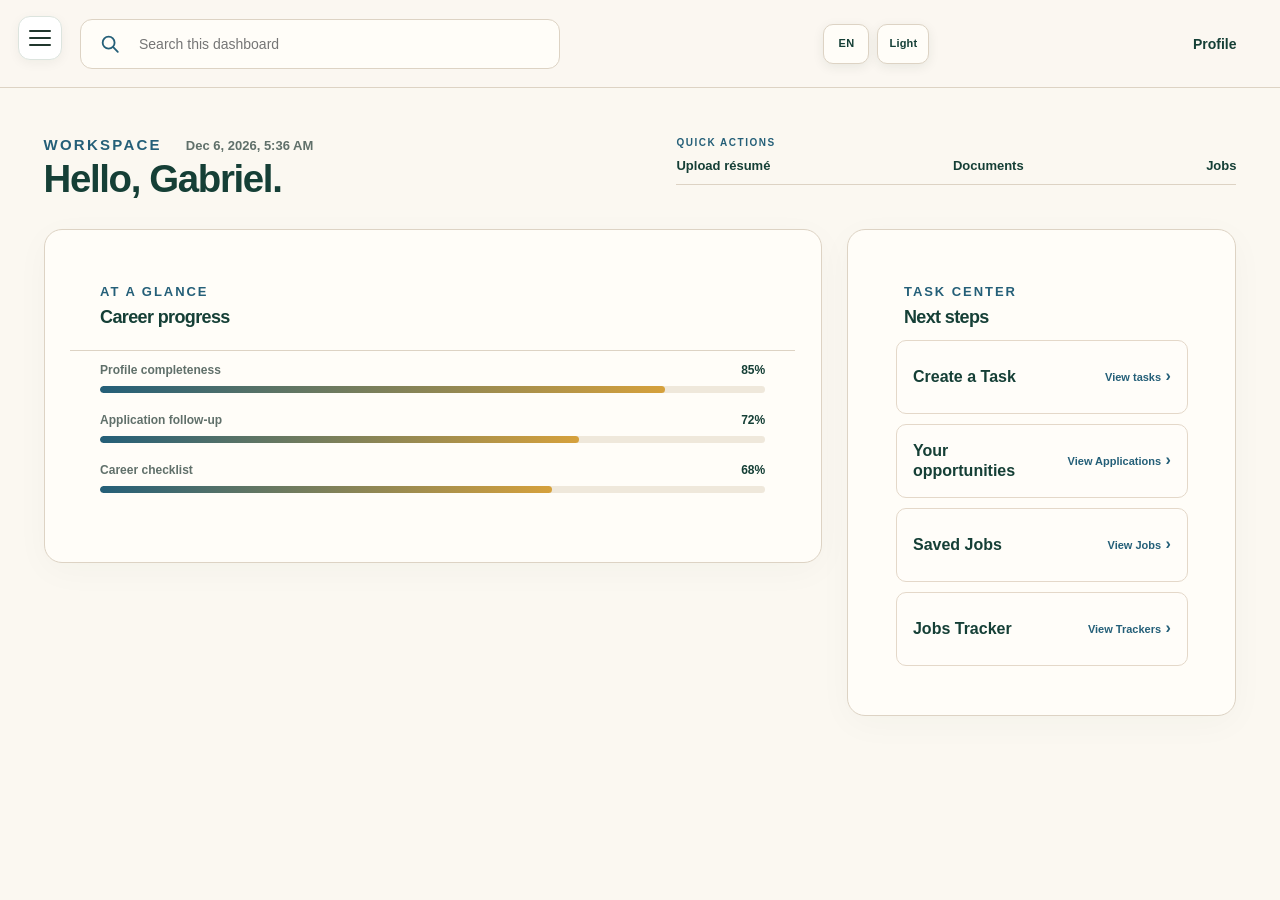
==== commit dedb36f7: "feat: add bilingual and theme preferences" ====
--- a/index.html
+++ b/index.html
@@ -1,5 +1,7 @@
 <!doctype html><html lang="en"><head><meta charset="utf-8"><meta name="viewport" content="width=device-width,initial-scale=1,viewport-fit=cover"><title>Gabo Services Dashboard</title><link rel="stylesheet" href="styles.css?v=13"><link rel="stylesheet" href="responsive.css?v=6"><link rel="stylesheet" href="screens/adaptive.css?v=1"><link rel="stylesheet" href="help-tooltips.css?v=1">
   <link rel="stylesheet" href="workspace-nav.css?v=1">
+  <link rel="stylesheet" href="ui-preferences.css?v=1">
 </head><body data-dashboard="consumer"><div id="app"></div><script src="script.js?v=15" defer></script><script src="screens/adaptive.js?v=1" defer></script><script src="help-tooltips.js?v=1" defer></script>
   <script src="workspace-nav.js?v=1" defer></script>
+  <script src="ui-preferences.js?v=1" defer></script>
 </body></html>
--- a/ui-preferences.css
+++ b/ui-preferences.css
@@ -0,0 +1,16 @@
+/* Shared language and theme controls */
+:root{color-scheme:light}
+.ui-preferences{display:flex;align-items:center;gap:8px;margin-left:auto;flex:0 0 auto}
+.ui-preference-button{min-width:46px;height:40px;padding:0 11px;border:1px solid var(--line,#d9d0c1);border-radius:10px;background:var(--paper,#fffdf8);color:var(--green,#153f36);font:800 11px/1 Arial,sans-serif;letter-spacing:.02em;cursor:pointer;box-shadow:0 3px 12px rgba(14,48,41,.08);transition:background .18s,color .18s,border-color .18s,transform .18s}
+.ui-preference-button:hover{border-color:var(--gold,#d6a13c);transform:translateY(-1px)}
+.ui-preference-button:focus-visible{outline:3px solid color-mix(in srgb,var(--gold,#d6a13c) 45%,transparent);outline-offset:2px}
+html[data-theme="dark"]{color-scheme:dark;--cream:#101916;--paper:#17231f;--sand:#26352f;--green:#d9eee5;--deep:#09120f;--blue:#73b4ce;--gold:#e2b553;--goldsoft:#493b20;--ink:#e7f0ec;--muted:#aabbb4;--line:#3b4b45;--accent:#8fc9b1;--soft:#263b33}
+html[data-theme="dark"] body,html[data-theme="dark"] .work,html[data-theme="dark"] .profile-page,html[data-theme="dark"] .task-page,html[data-theme="dark"] .documents-page,html[data-theme="dark"] .settings-page{background:var(--cream)!important;color:var(--ink)!important}
+html[data-theme="dark"] .top,html[data-theme="dark"] .profile-header,html[data-theme="dark"] .task-header,html[data-theme="dark"] .documents-header,html[data-theme="dark"] .settings-header{background:#121d19!important;border-color:var(--line)!important}
+html[data-theme="dark"] .panel,html[data-theme="dark"] article,html[data-theme="dark"] .task-card,html[data-theme="dark"] .jobs-subsection,html[data-theme="dark"] .order-panel,html[data-theme="dark"] .preview-column,html[data-theme="dark"] .settings-panel,html[data-theme="dark"] .profile-card,html[data-theme="dark"] dialog,html[data-theme="dark"] .job-dialog article{border-color:var(--line)!important}
+html[data-theme="dark"] input,html[data-theme="dark"] select,html[data-theme="dark"] textarea,html[data-theme="dark"] .search,html[data-theme="dark"] button:not(.nav):not(.primary-action):not(.pdf-action){color:var(--ink);border-color:var(--line)}
+html[data-theme="dark"] .brand-dark,html[data-theme="dark"] .brand,html[data-theme="dark"] .back-link,html[data-theme="dark"] h1,html[data-theme="dark"] h2,html[data-theme="dark"] h3,html[data-theme="dark"] strong{color:var(--green)}
+html[data-theme="dark"] .pdf-sheet{background:#fffdf8!important;color:#24322e!important}
+html[data-theme="dark"] .pdf-sheet h1,html[data-theme="dark"] .pdf-sheet h2,html[data-theme="dark"] .pdf-sheet h3,html[data-theme="dark"] .pdf-sheet strong{color:#153f36!important}
+@media(max-width:720px){.ui-preferences{gap:6px}.ui-preference-button{min-width:42px;height:38px;padding:0 8px;font-size:10px}}
+@media print{.ui-preferences{display:none!important}}
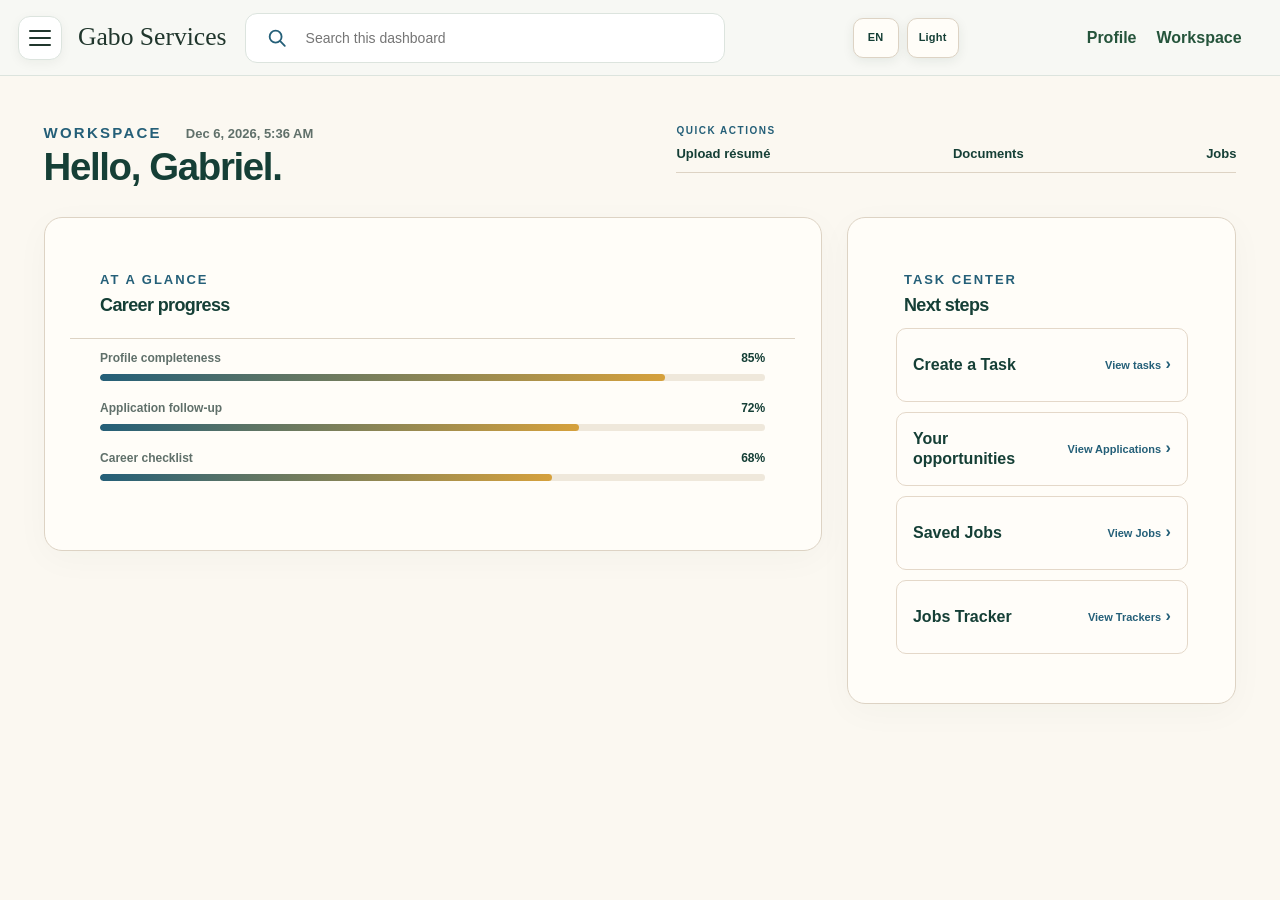
==== commit 2e9a02ea: "feat: unify consumer top navigation" ====
--- a/index.html
+++ b/index.html
@@ -1,7 +1,7 @@
 <!doctype html><html lang="en"><head><meta charset="utf-8"><meta name="viewport" content="width=device-width,initial-scale=1,viewport-fit=cover"><title>Gabo Services Dashboard</title><link rel="stylesheet" href="styles.css?v=13"><link rel="stylesheet" href="responsive.css?v=6"><link rel="stylesheet" href="screens/adaptive.css?v=1"><link rel="stylesheet" href="help-tooltips.css?v=1">
-  <link rel="stylesheet" href="workspace-nav.css?v=1">
+  <link rel="stylesheet" href="workspace-nav.css?v=2">
   <link rel="stylesheet" href="ui-preferences.css?v=1">
 </head><body data-dashboard="consumer"><div id="app"></div><script src="script.js?v=15" defer></script><script src="screens/adaptive.js?v=1" defer></script><script src="help-tooltips.js?v=1" defer></script>
-  <script src="workspace-nav.js?v=1" defer></script>
+  <script src="workspace-nav.js?v=2" defer></script>
   <script src="ui-preferences.js?v=1" defer></script>
 </body></html>
--- a/workspace-nav.css
+++ b/workspace-nav.css
@@ -3,13 +3,41 @@
 .wn-enabled .wn-retired-sidebar,.wn-enabled .wn-retired-toggle,.wn-enabled .sidebar-backdrop,.wn-enabled #menuBackdrop{display:none!important}
 .wn-enabled .wn-original-root{display:block!important;grid-template-columns:minmax(0,1fr)!important;transition:margin-left .24s ease;min-width:0}
 .wn-enabled .wn-original-root>.workspace,.wn-enabled .wn-original-root>.work{width:100%;min-width:0}
-.wn-enabled .topbar,.wn-enabled .top{padding-left:80px!important;min-height:76px}
-.wn-enabled .profile-header,.wn-enabled .task-header,.wn-enabled .settings-header,.wn-enabled .documents-header{padding-left:64px}
+.wn-enabled .gs-main-nav{box-sizing:border-box;display:flex;align-items:center;gap:18px;width:100%;min-height:76px;padding:10px clamp(18px,3vw,44px) 10px 78px;border-bottom:1px solid var(--wn-line);background:var(--wn-canvas);color:var(--wn-ink)}
+.wn-enabled .gs-nav-brand{flex:none;color:var(--wn-ink);font:clamp(22px,2vw,28px)/1.1 Georgia,serif;text-decoration:none;white-space:nowrap}
+.wn-enabled .gs-nav-search,.wn-enabled .gs-main-nav>.search{display:flex;align-items:center;gap:8px;width:min(480px,38vw);min-width:180px;margin:0;padding:0 12px;border:1px solid var(--wn-line);border-radius:12px;background:var(--wn-paper);color:var(--wn-ink)}
+.wn-enabled .gs-nav-search svg{width:21px;height:21px;flex:none;fill:none;stroke:currentColor;stroke-width:2;stroke-linecap:round}
+.wn-enabled .gs-nav-search input{width:100%;height:46px;border:0;outline:0;background:transparent;color:inherit;font:14px Arial,sans-serif}
+.wn-enabled .gs-nav-links{display:flex;align-items:center;gap:20px;margin-left:auto;order:3;white-space:nowrap}
+.wn-enabled .gs-nav-links a{color:var(--wn-accent);font:800 16px/1.2 Arial,sans-serif;text-decoration:none}
+.wn-enabled .gs-nav-links a:hover{text-decoration:underline;text-underline-offset:4px}
+.wn-enabled .gs-main-nav>.ui-preferences{order:2;margin-left:auto}
+.wn-enabled .gs-main-nav>.ui-preferences+.gs-nav-links{margin-left:0}
 .wn-enabled .wn-hamburger{position:fixed;z-index:4100;top:16px;left:18px;width:44px;height:44px;display:flex;flex-direction:column;align-items:center;justify-content:center;gap:5px;padding:10px;border:1px solid var(--wn-line);border-radius:12px;background:var(--wn-paper);color:var(--wn-ink);box-shadow:0 3px 12px #1224190d;cursor:pointer}
 .wn-hamburger span{display:block;width:22px;height:2px;background:currentColor;border-radius:1px}
 .wn-enabled.wn-menu-open .wn-hamburger{visibility:hidden}
 .wn-enabled .wn-drawer{box-sizing:border-box;position:fixed;z-index:4300;inset:0 auto 0 0;width:var(--wn-width);max-width:calc(100vw - 24px);height:100dvh;display:flex;flex-direction:column;gap:20px;padding:22px 14px;overflow:auto;overscroll-behavior:contain;background:var(--wn-paper);color:var(--wn-ink);border-right:1px solid var(--wn-line);box-shadow:8px 0 28px #14291b0a;transform:translateX(-105%);visibility:hidden;transition:transform .24s ease,visibility .24s;font-family:inherit;font-size:1rem;line-height:1.5}
 .wn-enabled.wn-menu-open .wn-drawer{transform:translateX(0);visibility:visible}
+
+@media(max-width:900px){
+  .wn-enabled .gs-main-nav{gap:10px;padding-left:72px}
+  .wn-enabled .gs-nav-brand{font-size:21px}
+  .wn-enabled .gs-nav-search,.wn-enabled .gs-main-nav>.search{width:min(300px,32vw);min-width:46px}
+  .wn-enabled .gs-nav-links{gap:11px}
+  .wn-enabled .gs-nav-links a{font-size:14px}
+}
+@media(max-width:680px){
+  .wn-enabled .gs-main-nav{flex-wrap:wrap;padding:10px 10px 10px 66px}
+  .wn-enabled .gs-nav-brand{margin-right:auto}
+  .wn-enabled .gs-main-nav>.ui-preferences{margin-left:0}
+  .wn-enabled .gs-nav-links{margin-left:0}
+  .wn-enabled .gs-nav-search,.wn-enabled .gs-main-nav>.search{order:4;width:100%;min-width:100%;margin-left:-56px}
+}
+@media(max-width:460px){
+  .wn-enabled .gs-nav-brand{font-size:18px}
+  .wn-enabled .gs-nav-links{width:100%;justify-content:flex-end}
+  .wn-enabled .gs-main-nav>.ui-preferences{margin-left:auto}
+}
 .wn-drawer-head{display:flex;align-items:center;justify-content:space-between;gap:12px;padding:0 6px 16px;border-bottom:1px solid var(--wn-line)}
 .wn-drawer-head strong{font-size:1.125rem;color:var(--wn-ink)}
 .wn-enabled .wn-close{width:40px;height:40px;flex:none;padding:0;border:1px solid var(--wn-line);border-radius:10px;background:var(--wn-paper);color:var(--wn-ink);font-size:1.6rem;cursor:pointer}
@@ -22,7 +50,8 @@
 .wn-submenu{margin:4px 0 10px 16px;padding-left:10px;border-left:1px solid var(--wn-line)}
 .wn-chevron{width:7px;height:7px;border-right:1.5px solid currentColor;border-bottom:1.5px solid currentColor;transform:rotate(-45deg);flex:none;margin-right:4px;transition:transform .2s}
 [aria-expanded="true"]>.wn-chevron{transform:rotate(45deg)}
-.wn-more{margin-top:auto;border-top:1px solid var(--wn-line);padding:16px 8px 0}
+.wn-navigation[hidden]{display:none!important}
+.wn-more{margin-top:0;border-top:0;padding:0 8px}
 .wn-more summary{cursor:pointer;color:var(--wn-muted);font-size:.9375rem;padding:8px 0}
 .wn-legacy{display:grid;gap:4px;padding-top:8px}
 .wn-enabled .wn-legacy nav,.wn-enabled .wn-legacy .side-bottom{display:grid;gap:4px;padding:0;margin:0;background:transparent;border:0}
--- a/ui-preferences.css
+++ b/ui-preferences.css
@@ -14,3 +14,80 @@
 html[data-theme="dark"] .pdf-sheet h1,html[data-theme="dark"] .pdf-sheet h2,html[data-theme="dark"] .pdf-sheet h3,html[data-theme="dark"] .pdf-sheet strong{color:#153f36!important}
 @media(max-width:720px){.ui-preferences{gap:6px}.ui-preference-button{min-width:42px;height:38px;padding:0 8px;font-size:10px}}
 @media print{.ui-preferences{display:none!important}}
+
+
+/* Refined dark-mode contrast: application surfaces stay dark; print documents stay light */
+html[data-theme="dark"]{
+  --cream:#0f1814;
+  --paper:#1a2822;
+  --sand:#293930;
+  --green:#e7f4ed;
+  --deep:#09120f;
+  --blue:#89c9e0;
+  --gold:#e6ba5b;
+  --goldsoft:#493b20;
+  --ink:#f2f7f4;
+  --muted:#bdcbc4;
+  --line:#52645b;
+  --accent:#8fd0ae;
+  --soft:#294137;
+}
+html[data-theme="dark"] :is(.top,.profile-header,.task-header,.documents-header,.settings-header){
+  background:#14201b!important;
+  color:var(--ink)!important;
+  border-color:var(--line)!important;
+}
+html[data-theme="dark"] :is(.panel,.metrics article,.profile-metrics article,.profile-card,.profile-dialog,.identity-dialog,.profile-entry,.dialog-footer,.task-card,.section-toggle,.jobs-subsection,.next-step,.job-list>article,.saved-job,.tracker-list li,.interview-list article,.job-dialog,.create-task-dialog,.dialog-header,.application-panel,.settings-panel,.settings-actions,.contact-visibility,.order-panel,.order-panel li,.resume-upload-panel,.uploaded-resume,.empty-document){
+  background:var(--paper)!important;
+  color:var(--ink)!important;
+  border-color:var(--line)!important;
+}
+html[data-theme="dark"] :is(.search,.range,.task-center-links>a,.secondary-action,.drag-handle,.job-actions button,.dialog-actions button,.remove-saved,.create-task-actions button,.upload-action,.uploaded-resume-actions button,input:not([type="checkbox"]):not([type="radio"]):not([type="file"]),select,textarea){
+  background:#22332b!important;
+  color:var(--ink)!important;
+  border-color:#61766b!important;
+}
+html[data-theme="dark"] :is(h1,h2,h3,h4,strong,.brand,.brand-dark,.back-link,.profile-card>strong,.resume-upload-panel h2,.order-panel h2){
+  color:#f2f7f4!important;
+}
+html[data-theme="dark"] :is(p,small,.profile-summary,.visibility-intro,.resume-upload-panel>p,.upload-storage-note){
+  color:var(--muted);
+}
+html[data-theme="dark"] :is(input,select,textarea)::placeholder{color:#9eafa7;opacity:1}
+html[data-theme="dark"] :is(input,select,textarea):focus{
+  outline:3px solid rgba(137,201,224,.25);
+  border-color:#89c9e0!important;
+}
+html[data-theme="dark"] :is(.primary-action,.pdf-action,.resume-upload-action,.create-task-button){
+  background:#276d57!important;
+  color:#fff!important;
+  border-color:#65ad91!important;
+}
+html[data-theme="dark"] :is(.primary-action,.pdf-action,.resume-upload-action,.create-task-button):hover{
+  background:#32856b!important;
+  color:#fff!important;
+}
+html[data-theme="dark"] .danger-action,
+html[data-theme="dark"] .uploaded-resume-actions button{background:#3c2723!important;color:#ffc8bd!important;border-color:#8b5d54!important}
+html[data-theme="dark"] .switch{background:#3d5047;border:1px solid #71857b}
+html[data-theme="dark"] input:checked+.switch{background:#3d8c70}
+html[data-theme="dark"] .ui-preference-button{background:#24372f;color:#f7fbf9;border-color:#71867b;box-shadow:0 3px 12px rgba(0,0,0,.32)}
+html[data-theme="dark"] .ui-preference-button:hover{background:#304a3e;border-color:#a0cdb8}
+html[data-theme="dark"] .pdf-sheet{
+  --paper:#fffdf8;
+  --cream:#fbf8f1;
+  --green:#153f36;
+  --ink:#24322e;
+  --muted:#60706a;
+  --line:#ddd3c4;
+  --blue:#245f78;
+  --gold:#b77b12;
+  background:#fffdf8!important;
+  color:#24322e!important;
+}
+html[data-theme="dark"] .pdf-sheet :is(h1,h2,h3,h4,strong,p,small,span,li){color:inherit}
+html[data-theme="dark"] .pdf-sheet :is(h1,h2,h3,h4){color:#153f36!important}
+html[data-theme="dark"] .pdf-sheet .eyebrow{color:#9b6200!important}
+@media(prefers-contrast:more){
+  html[data-theme="dark"]{--ink:#fff;--muted:#d8e2dd;--line:#71847b}
+}
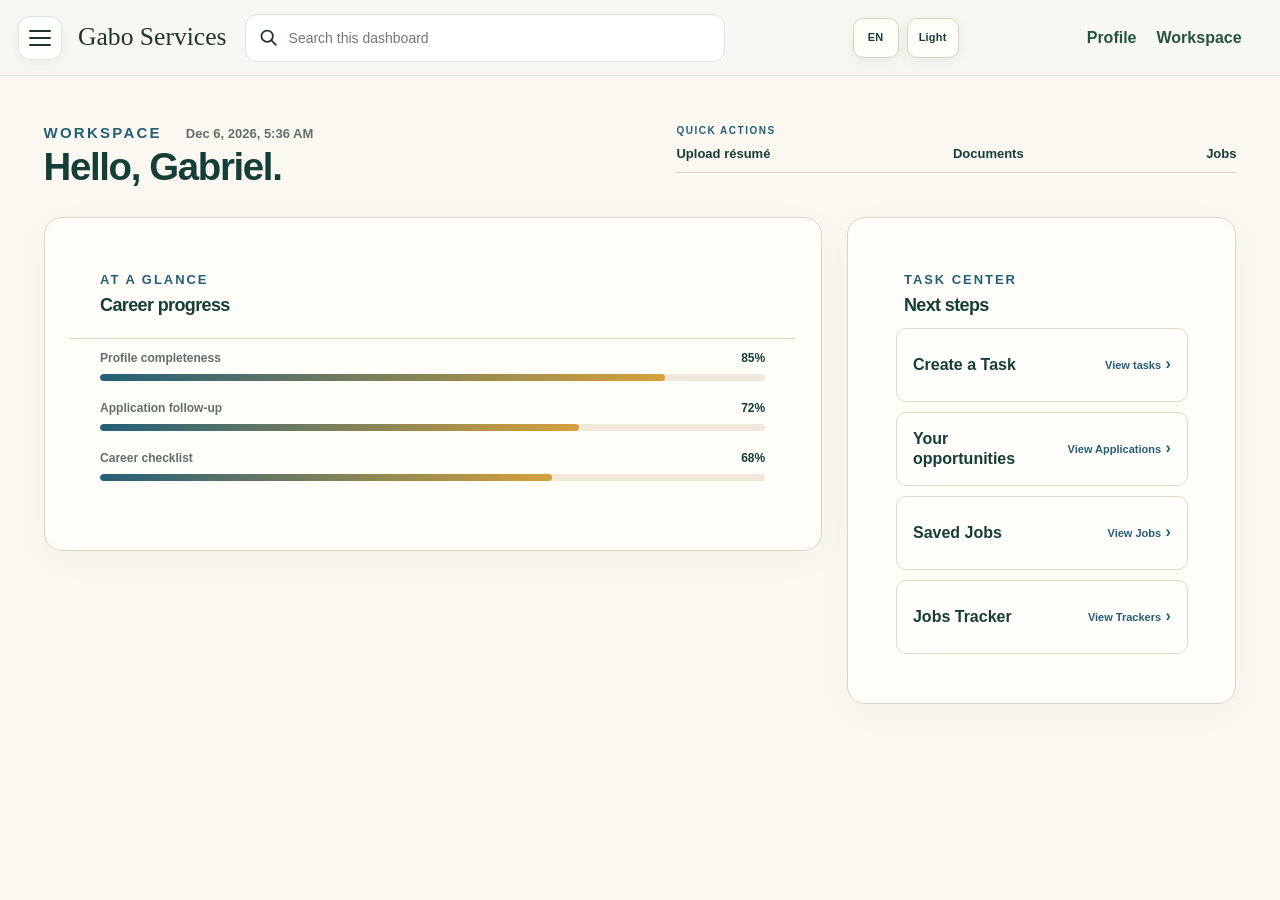
==== commit 0e5f153f: "fix: standardize top navigation across pages" ====
--- a/index.html
+++ b/index.html
@@ -1,7 +1,7 @@
 <!doctype html><html lang="en"><head><meta charset="utf-8"><meta name="viewport" content="width=device-width,initial-scale=1,viewport-fit=cover"><title>Gabo Services Dashboard</title><link rel="stylesheet" href="styles.css?v=13"><link rel="stylesheet" href="responsive.css?v=6"><link rel="stylesheet" href="screens/adaptive.css?v=1"><link rel="stylesheet" href="help-tooltips.css?v=1">
-  <link rel="stylesheet" href="workspace-nav.css?v=2">
-  <link rel="stylesheet" href="ui-preferences.css?v=1">
+  <link rel="stylesheet" href="workspace-nav.css?v=3">
+  <link rel="stylesheet" href="ui-preferences.css?v=4">
 </head><body data-dashboard="consumer"><div id="app"></div><script src="script.js?v=15" defer></script><script src="screens/adaptive.js?v=1" defer></script><script src="help-tooltips.js?v=1" defer></script>
-  <script src="workspace-nav.js?v=2" defer></script>
-  <script src="ui-preferences.js?v=1" defer></script>
+  <script src="workspace-nav.js?v=3" defer></script>
+  <script src="ui-preferences.js?v=4" defer></script>
 </body></html>
--- a/workspace-nav.css
+++ b/workspace-nav.css
@@ -5,7 +5,7 @@
 .wn-enabled .wn-original-root>.workspace,.wn-enabled .wn-original-root>.work{width:100%;min-width:0}
 .wn-enabled .gs-main-nav{box-sizing:border-box;display:flex;align-items:center;gap:18px;width:100%;min-height:76px;padding:10px clamp(18px,3vw,44px) 10px 78px;border-bottom:1px solid var(--wn-line);background:var(--wn-canvas);color:var(--wn-ink)}
 .wn-enabled .gs-nav-brand{flex:none;color:var(--wn-ink);font:clamp(22px,2vw,28px)/1.1 Georgia,serif;text-decoration:none;white-space:nowrap}
-.wn-enabled .gs-nav-search,.wn-enabled .gs-main-nav>.search{display:flex;align-items:center;gap:8px;width:min(480px,38vw);min-width:180px;margin:0;padding:0 12px;border:1px solid var(--wn-line);border-radius:12px;background:var(--wn-paper);color:var(--wn-ink)}
+.wn-enabled .gs-nav-search,.wn-enabled .gs-main-nav>.search{box-sizing:border-box;display:flex;align-items:center;gap:8px;width:min(480px,38vw);height:48px;min-width:180px;margin:0;padding:0 12px;border:1px solid var(--wn-line);border-radius:12px;background:var(--wn-paper);color:var(--wn-ink)}
 .wn-enabled .gs-nav-search svg{width:21px;height:21px;flex:none;fill:none;stroke:currentColor;stroke-width:2;stroke-linecap:round}
 .wn-enabled .gs-nav-search input{width:100%;height:46px;border:0;outline:0;background:transparent;color:inherit;font:14px Arial,sans-serif}
 .wn-enabled .gs-nav-links{display:flex;align-items:center;gap:20px;margin-left:auto;order:3;white-space:nowrap}
